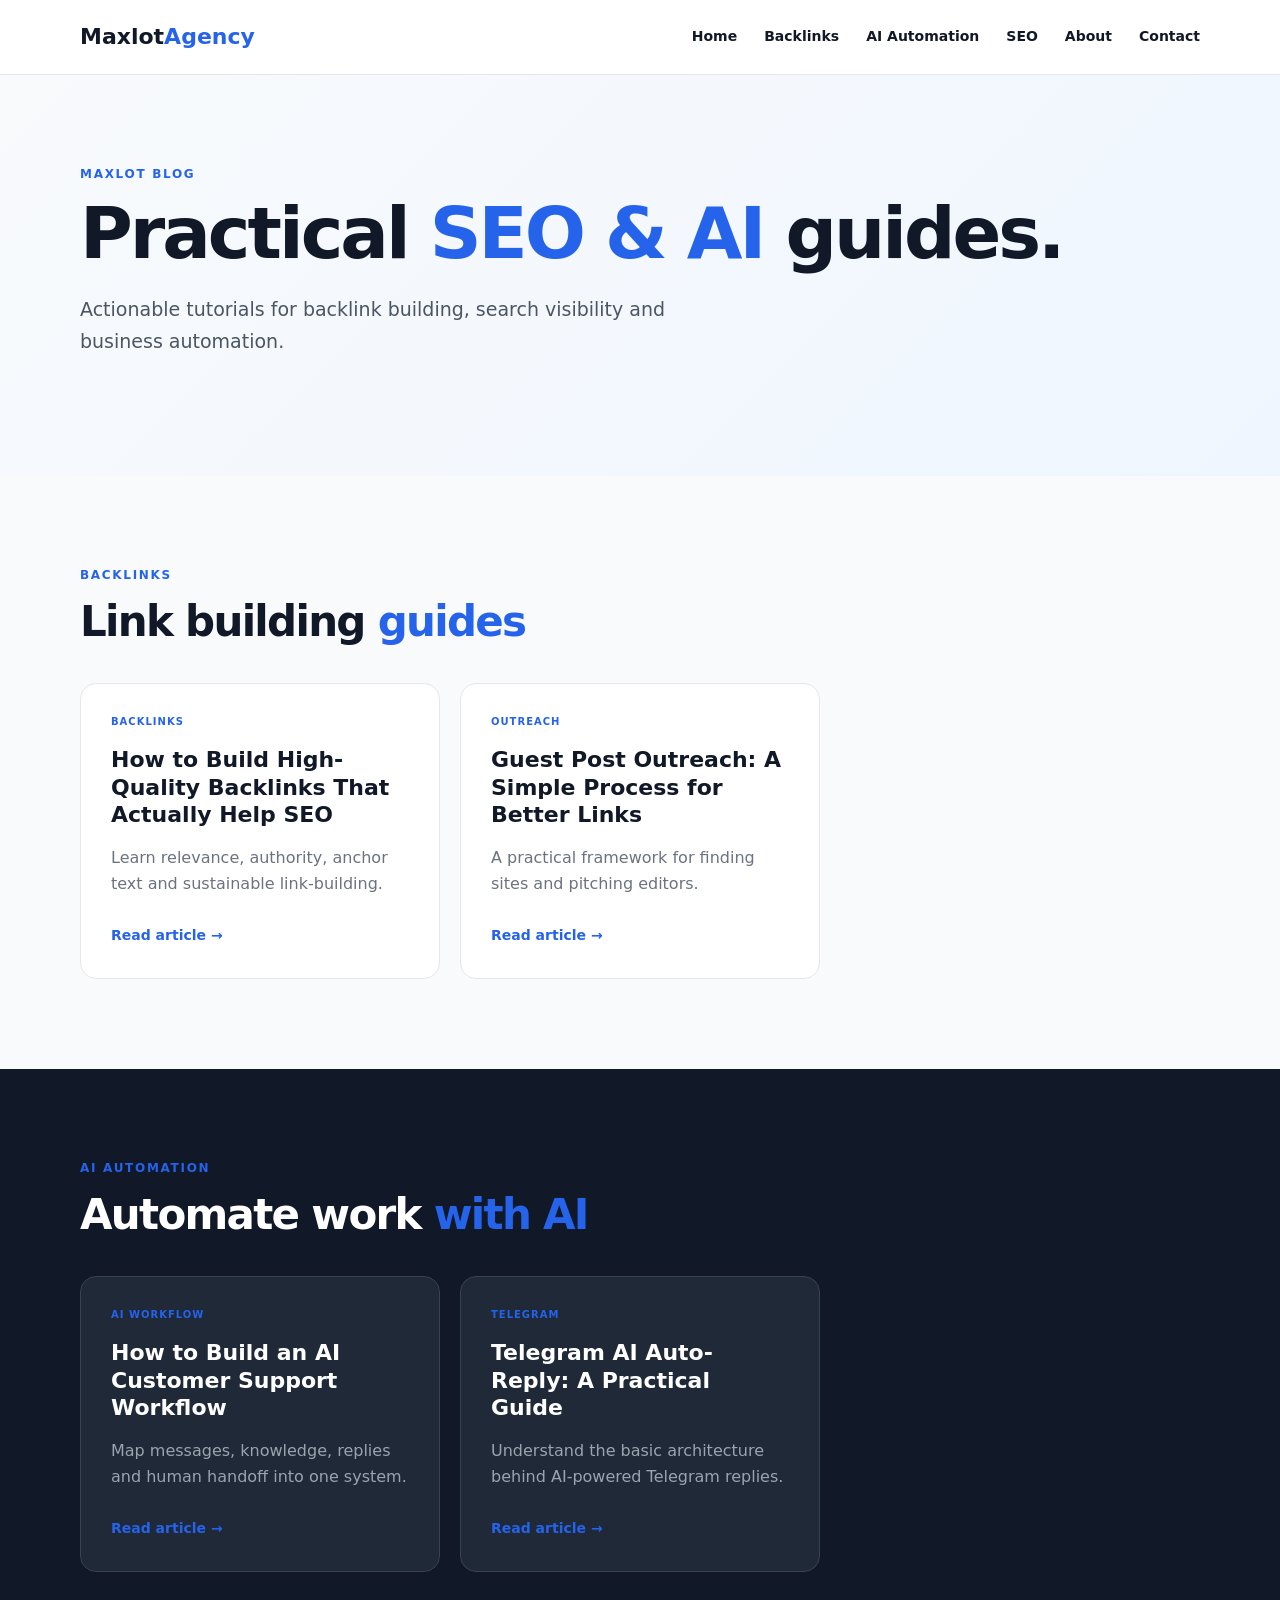
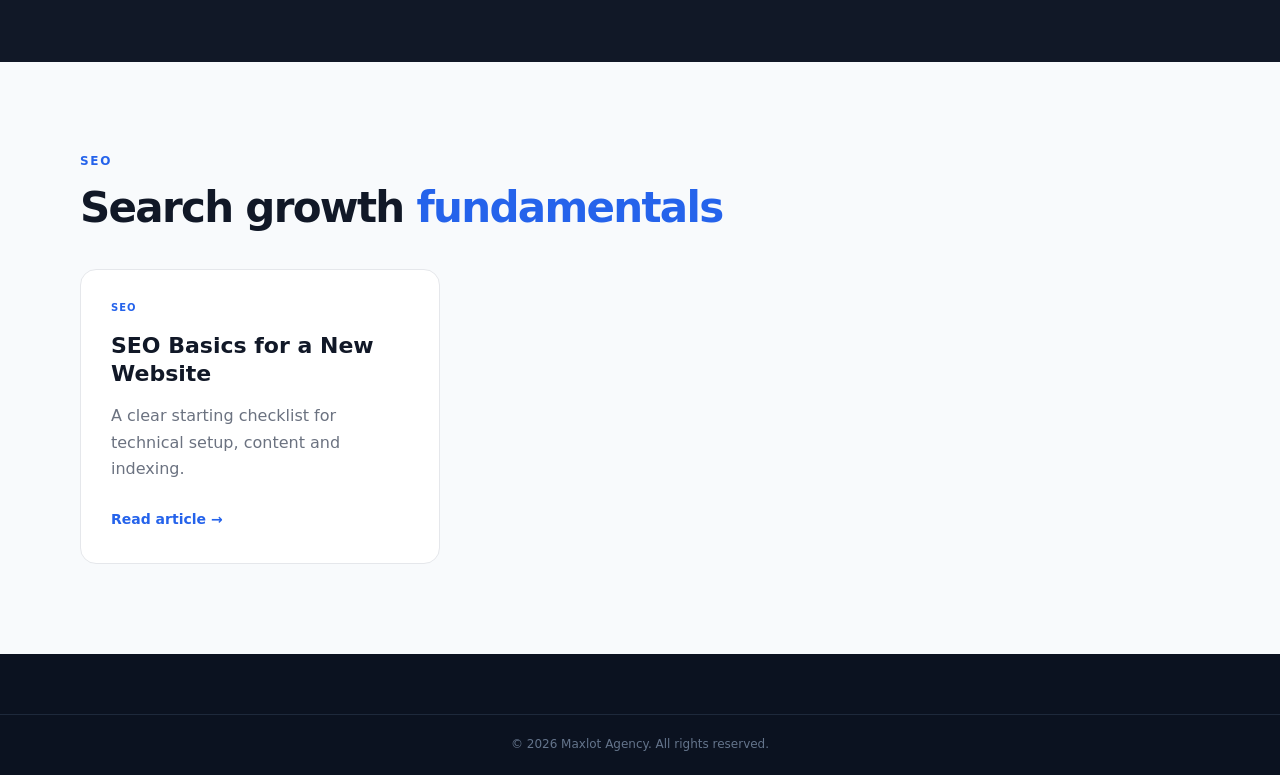
==== blog/index.html @ c3373524 "Add complete blog structure and legal pages" ====
<!doctype html><html lang="en"><head><meta charset="utf-8"><meta name="viewport" content="width=device-width,initial-scale=1"><title>Blog | Maxlot Agency</title><meta name="description" content="Practical backlink, SEO and AI automation guides from Maxlot Agency."><link rel="stylesheet" href="../css/style.css"></head><body><header class="header"><div class="container nav"><a class="logo" href="../">Maxlot<span>Agency</span></a><button class="menu" id="menu">☰</button><nav id="nav"><a href="../">Home</a><a href="#backlinks">Backlinks</a><a href="#ai">AI Automation</a><a href="#seo">SEO</a><a href="../about.html">About</a><a href="../contact.html">Contact</a></nav></div></header><main><section class="hero small"><div class="container"><p class="eyebrow">MAXLOT BLOG</p><h1>Practical <span>SEO & AI</span> guides.</h1><p class="lead">Actionable tutorials for backlink building, search visibility and business automation.</p></div></section><section class="articles" id="backlinks"><div class="container"><div class="section-head"><p class="eyebrow">BACKLINKS</p><h2>Link building <span>guides</span></h2></div><div class="cards"><article class="card"><div class="tag">BACKLINKS</div><h3>How to Build High-Quality Backlinks That Actually Help SEO</h3><p>Learn relevance, authority, anchor text and sustainable link-building.</p><a href="backlinks/how-to-build-high-quality-backlinks.html">Read article →</a></article><article class="card"><div class="tag">OUTREACH</div><h3>Guest Post Outreach: A Simple Process for Better Links</h3><p>A practical framework for finding sites and pitching editors.</p><a href="backlinks/guest-post-outreach.html">Read article →</a></article></div></div></section><section class="articles dark" id="ai"><div class="container"><div class="section-head"><p class="eyebrow">AI AUTOMATION</p><h2>Automate work <span>with AI</span></h2></div><div class="cards"><article class="card"><div class="tag">AI WORKFLOW</div><h3>How to Build an AI Customer Support Workflow</h3><p>Map messages, knowledge, replies and human handoff into one system.</p><a href="ai-automation/ai-customer-support-workflow.html">Read article →</a></article><article class="card"><div class="tag">TELEGRAM</div><h3>Telegram AI Auto-Reply: A Practical Guide</h3><p>Understand the basic architecture behind AI-powered Telegram replies.</p><a href="ai-automation/telegram-ai-auto-reply.html">Read article →</a></article></div></div></section><section class="articles" id="seo"><div class="container"><div class="section-head"><p class="eyebrow">SEO</p><h2>Search growth <span>fundamentals</span></h2></div><div class="cards"><article class="card"><div class="tag">SEO</div><h3>SEO Basics for a New Website</h3><p>A clear starting checklist for technical setup, content and indexing.</p><a href="seo/seo-basics-new-website.html">Read article →</a></article></div></div></section></main><footer><div class="bottom">© 2026 Maxlot Agency. All rights reserved.</div></footer><script src="../js/script.js"></script></body></html>
---- css/style.css ----
*{box-sizing:border-box}html{scroll-behavior:smooth}body{margin:0;font-family:Inter,system-ui,sans-serif;color:#111827;background:#fff;line-height:1.65}a{text-decoration:none;color:inherit}.container{width:min(1120px,92%);margin:auto}.header{position:sticky;top:0;z-index:20;background:#fff;border-bottom:1px solid #e5e7eb}.nav{height:74px;display:flex;align-items:center;justify-content:space-between}.logo{font-size:22px;font-weight:800}.logo span{color:#2563eb}nav{display:flex;align-items:center;gap:27px;font-size:14px;font-weight:600}nav a:hover{color:#2563eb}.nav-btn{padding:10px 17px;border-radius:9px;background:#111827;color:#fff}.menu{display:none;border:0;background:none;font-size:25px}.hero{background:linear-gradient(135deg,#f8fafc,#eff6ff);padding:90px 0 100px}.hero-grid{display:grid;grid-template-columns:1.2fr .8fr;gap:70px;align-items:center}.eyebrow{margin:0 0 12px;font-size:12px;letter-spacing:1.7px;font-weight:800;color:#2563eb}.hero h1{font-size:clamp(44px,6vw,72px);line-height:1.02;letter-spacing:-3px;margin:0 0 24px}.hero h1 span,h2 span{color:#2563eb}.lead{font-size:19px;color:#4b5563;max-width:650px}.actions{display:flex;gap:12px;margin-top:30px;flex-wrap:wrap}.btn{display:inline-block;padding:13px 20px;border-radius:9px;font-weight:700;font-size:14px}.primary{background:#2563eb;color:#fff}.secondary{border:1px solid #d1d5db;background:#fff}.hero-card{background:#111827;color:#fff;padding:38px;border-radius:22px;box-shadow:0 25px 70px #0f172a2e}.mini-label{font-size:11px;letter-spacing:1.5px;color:#93c5fd;font-weight:800}.hero-card h2{font-size:32px;line-height:1.15;margin:18px 0 40px}.stats{display:grid;grid-template-columns:repeat(3,1fr);gap:10px}.stats div{padding:18px 12px;border:1px solid #374151;border-radius:12px}.stats b,.stats small{display:block}.stats b{font-size:20px}.stats small{color:#9ca3af;font-size:11px}.topics,.articles,.about,.contact{padding:90px 0}.section-head{margin-bottom:38px}.section-head h2,.about h2,.contact h2{font-size:42px;line-height:1.12;letter-spacing:-1.7px;margin:0}.topic-grid,.cards{display:grid;grid-template-columns:repeat(3,1fr);gap:20px}.topic{padding:30px;border:1px solid #e5e7eb;border-radius:16px;transition:.2s}.topic:hover,.card:hover{transform:translateY(-4px);box-shadow:0 15px 35px #0f172a14}.topic span{font-size:12px;font-weight:800;color:#2563eb}.topic h3{font-size:24px;margin:20px 0 8px}.topic p,.card p{color:#6b7280}.topic b,.card a{font-size:14px;color:#2563eb}.articles{background:#f8fafc}.dark{background:#111827;color:#fff}.dark .section-head h2{color:#fff}.dark .card{background:#1f2937;border-color:#374151}.dark .card p{color:#9ca3af}.card{padding:30px;background:#fff;border:1px solid #e5e7eb;border-radius:16px;transition:.2s}.tag{font-size:10px;font-weight:800;letter-spacing:1px;color:#2563eb;margin-bottom:16px}.card h3{font-size:22px;line-height:1.25;margin:0 0 10px}.card a{display:inline-block;margin-top:10px;font-weight:800}.newsletter{padding:70px 0}.newsletter-box{padding:50px;border-radius:20px;background:#eff6ff;display:flex;justify-content:space-between;align-items:center;gap:30px}.newsletter h2{margin:0;font-size:36px}.two{display:grid;grid-template-columns:1fr 1fr;gap:90px}.checks{display:grid;grid-template-columns:1fr 1fr;gap:10px;margin-top:25px;font-weight:700;font-size:14px}.contact{background:#f8fafc}.contact-box{padding:50px;border:1px solid #e5e7eb;border-radius:20px;background:#fff;display:flex;justify-content:space-between;align-items:center;gap:30px}.contact h2{font-size:36px}.contact p{color:#6b7280}footer{background:#0b1220;color:#cbd5e1;padding-top:60px}.footer{display:grid;grid-template-columns:2fr 1fr 1fr;gap:60px;padding-bottom:50px}.footer .logo{color:#fff}.footer p{color:#94a3b8}.footer div:not(:first-child){display:flex;flex-direction:column;gap:9px;font-size:14px}.footer b{color:#fff;margin-bottom:8px}.bottom{border-top:1px solid #1e293b;text-align:center;padding:20px;font-size:12px;color:#64748b}@media(max-width:800px){.menu{display:block}nav{display:none;position:absolute;left:4%;right:4%;top:68px;background:#fff;padding:18px;box-shadow:0 15px 30px #0000001a;border:1px solid #e5e7eb;border-radius:12px;flex-direction:column;align-items:stretch}.hero-grid,.two{grid-template-columns:1fr;gap:40px}.topic-grid,.cards{grid-template-columns:1fr}.hero{padding:65px 0}.hero h1{letter-spacing:-2px}.section-head h2,.about h2,.contact h2{font-size:34px}.newsletter-box,.contact-box{align-items:flex-start;flex-direction:column}.footer{grid-template-columns:1fr 1fr;gap:35px}.footer>div:first-child{grid-column:1/-1}.checks{grid-template-columns:1fr}}
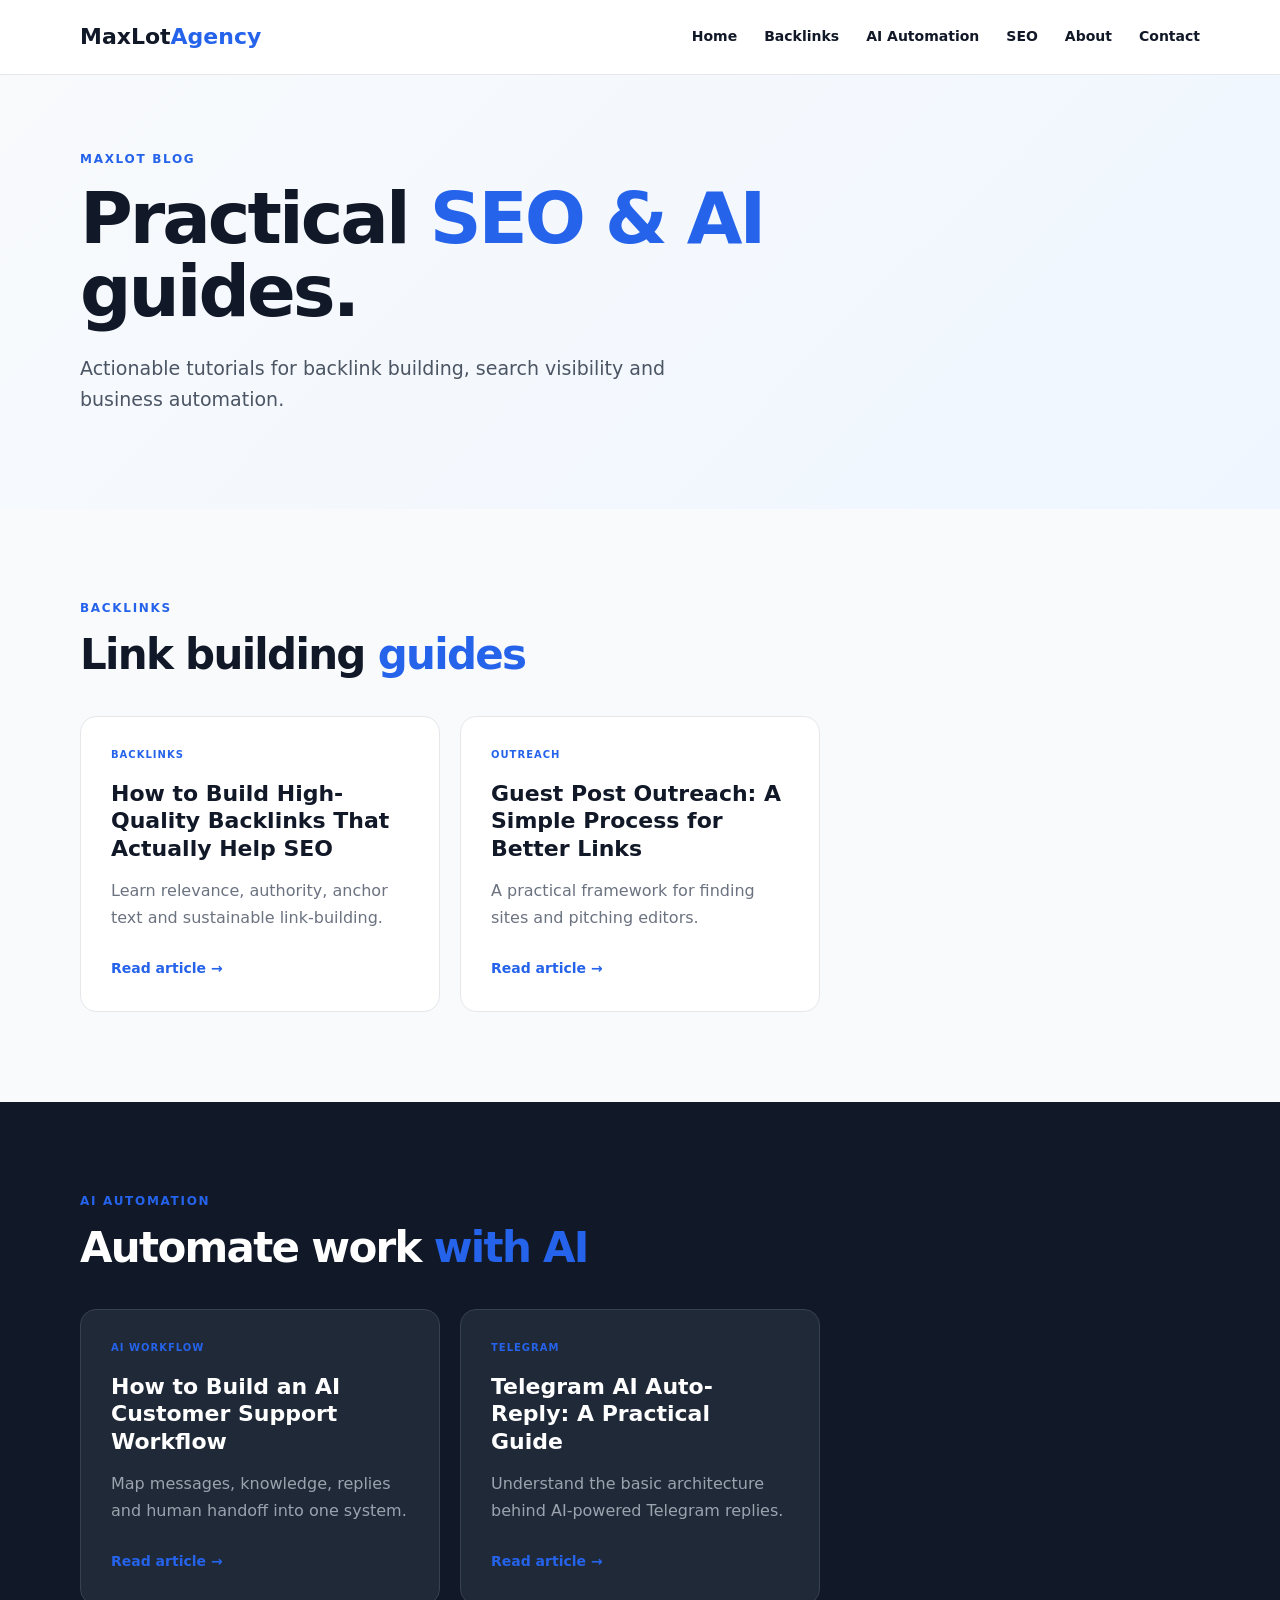
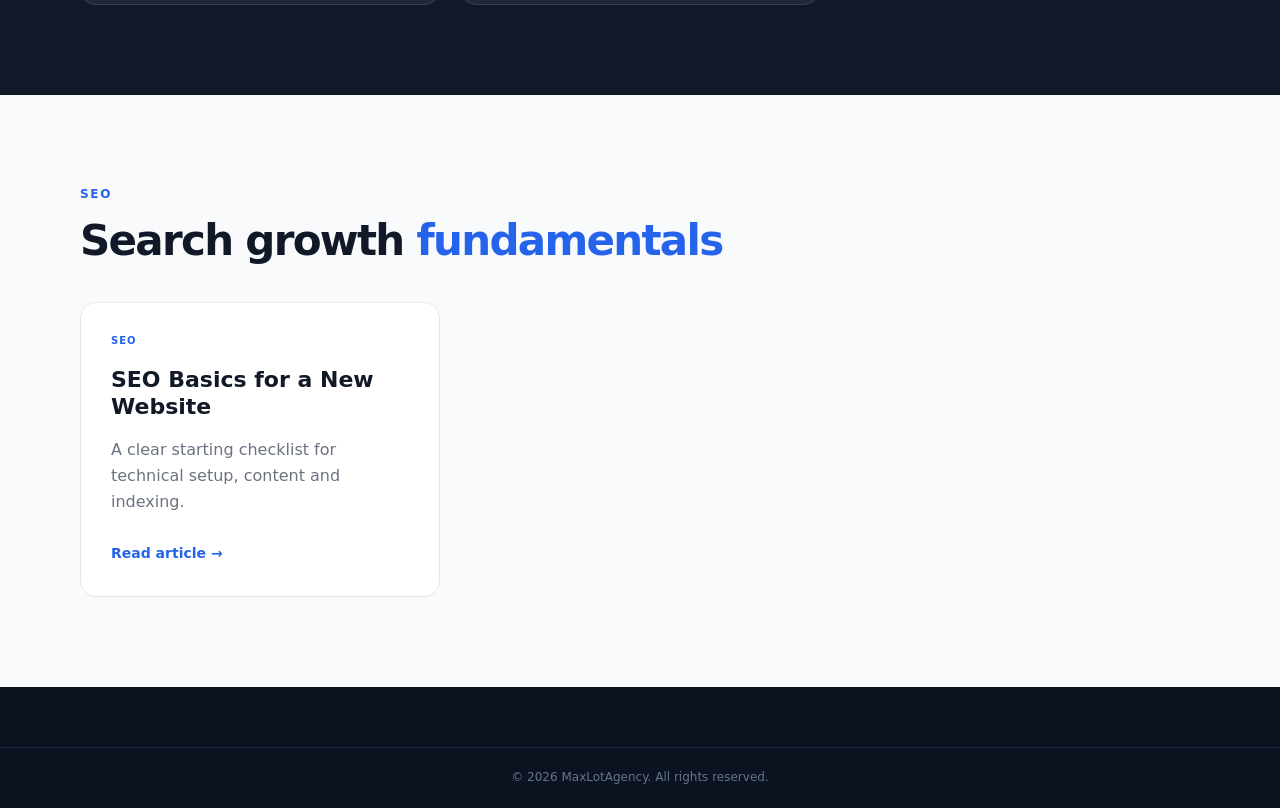
==== commit 073aa3e7: "Update brand name to MaxLotAgency" ====
--- a/blog/index.html
+++ b/blog/index.html
@@ -1 +1 @@
-<!doctype html><html lang="en"><head><meta charset="utf-8"><meta name="viewport" content="width=device-width,initial-scale=1"><title>Blog | Maxlot Agency</title><meta name="description" content="Practical backlink, SEO and AI automation guides from Maxlot Agency."><link rel="stylesheet" href="../css/style.css"></head><body><header class="header"><div class="container nav"><a class="logo" href="../">Maxlot<span>Agency</span></a><button class="menu" id="menu">☰</button><nav id="nav"><a href="../">Home</a><a href="#backlinks">Backlinks</a><a href="#ai">AI Automation</a><a href="#seo">SEO</a><a href="../about.html">About</a><a href="../contact.html">Contact</a></nav></div></header><main><section class="hero small"><div class="container"><p class="eyebrow">MAXLOT BLOG</p><h1>Practical <span>SEO & AI</span> guides.</h1><p class="lead">Actionable tutorials for backlink building, search visibility and business automation.</p></div></section><section class="articles" id="backlinks"><div class="container"><div class="section-head"><p class="eyebrow">BACKLINKS</p><h2>Link building <span>guides</span></h2></div><div class="cards"><article class="card"><div class="tag">BACKLINKS</div><h3>How to Build High-Quality Backlinks That Actually Help SEO</h3><p>Learn relevance, authority, anchor text and sustainable link-building.</p><a href="backlinks/how-to-build-high-quality-backlinks.html">Read article →</a></article><article class="card"><div class="tag">OUTREACH</div><h3>Guest Post Outreach: A Simple Process for Better Links</h3><p>A practical framework for finding sites and pitching editors.</p><a href="backlinks/guest-post-outreach.html">Read article →</a></article></div></div></section><section class="articles dark" id="ai"><div class="container"><div class="section-head"><p class="eyebrow">AI AUTOMATION</p><h2>Automate work <span>with AI</span></h2></div><div class="cards"><article class="card"><div class="tag">AI WORKFLOW</div><h3>How to Build an AI Customer Support Workflow</h3><p>Map messages, knowledge, replies and human handoff into one system.</p><a href="ai-automation/ai-customer-support-workflow.html">Read article →</a></article><article class="card"><div class="tag">TELEGRAM</div><h3>Telegram AI Auto-Reply: A Practical Guide</h3><p>Understand the basic architecture behind AI-powered Telegram replies.</p><a href="ai-automation/telegram-ai-auto-reply.html">Read article →</a></article></div></div></section><section class="articles" id="seo"><div class="container"><div class="section-head"><p class="eyebrow">SEO</p><h2>Search growth <span>fundamentals</span></h2></div><div class="cards"><article class="card"><div class="tag">SEO</div><h3>SEO Basics for a New Website</h3><p>A clear starting checklist for technical setup, content and indexing.</p><a href="seo/seo-basics-new-website.html">Read article →</a></article></div></div></section></main><footer><div class="bottom">© 2026 Maxlot Agency. All rights reserved.</div></footer><script src="../js/script.js"></script></body></html>+<!doctype html><html lang="en"><head><meta charset="utf-8"><meta name="viewport" content="width=device-width,initial-scale=1"><title>Blog | MaxLotAgency</title><meta name="description" content="Practical backlink, SEO and AI automation guides from MaxLotAgency."><link rel="stylesheet" href="../css/style.css"></head><body><header class="header"><div class="container nav"><a class="logo" href="../">MaxLot<span>Agency</span></a><button class="menu" id="menu">☰</button><nav id="nav"><a href="../">Home</a><a href="#backlinks">Backlinks</a><a href="#ai">AI Automation</a><a href="#seo">SEO</a><a href="../about.html">About</a><a href="../contact.html">Contact</a></nav></div></header><main><section class="hero small"><div class="container"><p class="eyebrow">MAXLOT BLOG</p><h1>Practical <span>SEO & AI</span> guides.</h1><p class="lead">Actionable tutorials for backlink building, search visibility and business automation.</p></div></section><section class="articles" id="backlinks"><div class="container"><div class="section-head"><p class="eyebrow">BACKLINKS</p><h2>Link building <span>guides</span></h2></div><div class="cards"><article class="card"><div class="tag">BACKLINKS</div><h3>How to Build High-Quality Backlinks That Actually Help SEO</h3><p>Learn relevance, authority, anchor text and sustainable link-building.</p><a href="backlinks/how-to-build-high-quality-backlinks.html">Read article →</a></article><article class="card"><div class="tag">OUTREACH</div><h3>Guest Post Outreach: A Simple Process for Better Links</h3><p>A practical framework for finding sites and pitching editors.</p><a href="backlinks/guest-post-outreach.html">Read article →</a></article></div></div></section><section class="articles dark" id="ai"><div class="container"><div class="section-head"><p class="eyebrow">AI AUTOMATION</p><h2>Automate work <span>with AI</span></h2></div><div class="cards"><article class="card"><div class="tag">AI WORKFLOW</div><h3>How to Build an AI Customer Support Workflow</h3><p>Map messages, knowledge, replies and human handoff into one system.</p><a href="ai-automation/ai-customer-support-workflow.html">Read article →</a></article><article class="card"><div class="tag">TELEGRAM</div><h3>Telegram AI Auto-Reply: A Practical Guide</h3><p>Understand the basic architecture behind AI-powered Telegram replies.</p><a href="ai-automation/telegram-ai-auto-reply.html">Read article →</a></article></div></div></section><section class="articles" id="seo"><div class="container"><div class="section-head"><p class="eyebrow">SEO</p><h2>Search growth <span>fundamentals</span></h2></div><div class="cards"><article class="card"><div class="tag">SEO</div><h3>SEO Basics for a New Website</h3><p>A clear starting checklist for technical setup, content and indexing.</p><a href="seo/seo-basics-new-website.html">Read article →</a></article></div></div></section></main><footer><div class="bottom">© 2026 MaxLotAgency. All rights reserved.</div></footer><script src="../js/script.js"></script></body></html>
--- a/css/style.css
+++ b/css/style.css
@@ -1 +1 @@
-*{box-sizing:border-box}html{scroll-behavior:smooth}body{margin:0;font-family:Inter,system-ui,sans-serif;color:#111827;background:#fff;line-height:1.65}a{text-decoration:none;color:inherit}.container{width:min(1120px,92%);margin:auto}.header{position:sticky;top:0;z-index:20;background:#fff;border-bottom:1px solid #e5e7eb}.nav{height:74px;display:flex;align-items:center;justify-content:space-between}.logo{font-size:22px;font-weight:800}.logo span{color:#2563eb}nav{display:flex;align-items:center;gap:27px;font-size:14px;font-weight:600}nav a:hover{color:#2563eb}.nav-btn{padding:10px 17px;border-radius:9px;background:#111827;color:#fff}.menu{display:none;border:0;background:none;font-size:25px}.hero{background:linear-gradient(135deg,#f8fafc,#eff6ff);padding:90px 0 100px}.hero-grid{display:grid;grid-template-columns:1.2fr .8fr;gap:70px;align-items:center}.eyebrow{margin:0 0 12px;font-size:12px;letter-spacing:1.7px;font-weight:800;color:#2563eb}.hero h1{font-size:clamp(44px,6vw,72px);line-height:1.02;letter-spacing:-3px;margin:0 0 24px}.hero h1 span,h2 span{color:#2563eb}.lead{font-size:19px;color:#4b5563;max-width:650px}.actions{display:flex;gap:12px;margin-top:30px;flex-wrap:wrap}.btn{display:inline-block;padding:13px 20px;border-radius:9px;font-weight:700;font-size:14px}.primary{background:#2563eb;color:#fff}.secondary{border:1px solid #d1d5db;background:#fff}.hero-card{background:#111827;color:#fff;padding:38px;border-radius:22px;box-shadow:0 25px 70px #0f172a2e}.mini-label{font-size:11px;letter-spacing:1.5px;color:#93c5fd;font-weight:800}.hero-card h2{font-size:32px;line-height:1.15;margin:18px 0 40px}.stats{display:grid;grid-template-columns:repeat(3,1fr);gap:10px}.stats div{padding:18px 12px;border:1px solid #374151;border-radius:12px}.stats b,.stats small{display:block}.stats b{font-size:20px}.stats small{color:#9ca3af;font-size:11px}.topics,.articles,.about,.contact{padding:90px 0}.section-head{margin-bottom:38px}.section-head h2,.about h2,.contact h2{font-size:42px;line-height:1.12;letter-spacing:-1.7px;margin:0}.topic-grid,.cards{display:grid;grid-template-columns:repeat(3,1fr);gap:20px}.topic{padding:30px;border:1px solid #e5e7eb;border-radius:16px;transition:.2s}.topic:hover,.card:hover{transform:translateY(-4px);box-shadow:0 15px 35px #0f172a14}.topic span{font-size:12px;font-weight:800;color:#2563eb}.topic h3{font-size:24px;margin:20px 0 8px}.topic p,.card p{color:#6b7280}.topic b,.card a{font-size:14px;color:#2563eb}.articles{background:#f8fafc}.dark{background:#111827;color:#fff}.dark .section-head h2{color:#fff}.dark .card{background:#1f2937;border-color:#374151}.dark .card p{color:#9ca3af}.card{padding:30px;background:#fff;border:1px solid #e5e7eb;border-radius:16px;transition:.2s}.tag{font-size:10px;font-weight:800;letter-spacing:1px;color:#2563eb;margin-bottom:16px}.card h3{font-size:22px;line-height:1.25;margin:0 0 10px}.card a{display:inline-block;margin-top:10px;font-weight:800}.newsletter{padding:70px 0}.newsletter-box{padding:50px;border-radius:20px;background:#eff6ff;display:flex;justify-content:space-between;align-items:center;gap:30px}.newsletter h2{margin:0;font-size:36px}.two{display:grid;grid-template-columns:1fr 1fr;gap:90px}.checks{display:grid;grid-template-columns:1fr 1fr;gap:10px;margin-top:25px;font-weight:700;font-size:14px}.contact{background:#f8fafc}.contact-box{padding:50px;border:1px solid #e5e7eb;border-radius:20px;background:#fff;display:flex;justify-content:space-between;align-items:center;gap:30px}.contact h2{font-size:36px}.contact p{color:#6b7280}footer{background:#0b1220;color:#cbd5e1;padding-top:60px}.footer{display:grid;grid-template-columns:2fr 1fr 1fr;gap:60px;padding-bottom:50px}.footer .logo{color:#fff}.footer p{color:#94a3b8}.footer div:not(:first-child){display:flex;flex-direction:column;gap:9px;font-size:14px}.footer b{color:#fff;margin-bottom:8px}.bottom{border-top:1px solid #1e293b;text-align:center;padding:20px;font-size:12px;color:#64748b}@media(max-width:800px){.menu{display:block}nav{display:none;position:absolute;left:4%;right:4%;top:68px;background:#fff;padding:18px;box-shadow:0 15px 30px #0000001a;border:1px solid #e5e7eb;border-radius:12px;flex-direction:column;align-items:stretch}.hero-grid,.two{grid-template-columns:1fr;gap:40px}.topic-grid,.cards{grid-template-columns:1fr}.hero{padding:65px 0}.hero h1{letter-spacing:-2px}.section-head h2,.about h2,.contact h2{font-size:34px}.newsletter-box,.contact-box{align-items:flex-start;flex-direction:column}.footer{grid-template-columns:1fr 1fr;gap:35px}.footer>div:first-child{grid-column:1/-1}.checks{grid-template-columns:1fr}}+*{box-sizing:border-box}html{scroll-behavior:smooth}body{margin:0;font-family:Inter,system-ui,sans-serif;color:#111827;background:#fff;line-height:1.65}a{text-decoration:none;color:inherit}.container{width:min(1120px,92%);margin:auto}.header{position:sticky;top:0;z-index:20;background:#fff;border-bottom:1px solid #e5e7eb}.nav{height:74px;display:flex;align-items:center;justify-content:space-between}.logo{font-size:22px;font-weight:800}.logo span{color:#2563eb}nav{display:flex;align-items:center;gap:27px;font-size:14px;font-weight:600}nav a:hover{color:#2563eb}.nav-btn{padding:10px 17px;border-radius:9px;background:#111827;color:#fff}.menu{display:none;border:0;background:none;font-size:25px}.hero{background:linear-gradient(135deg,#f8fafc,#eff6ff);padding:90px 0 100px}.hero-grid{display:grid;grid-template-columns:1.2fr .8fr;gap:70px;align-items:center}.eyebrow{margin:0 0 12px;font-size:12px;letter-spacing:1.7px;font-weight:800;color:#2563eb}.hero h1{font-size:clamp(44px,6vw,72px);line-height:1.02;letter-spacing:-3px;margin:0 0 24px}.hero h1 span,h2 span{color:#2563eb}.lead{font-size:19px;color:#4b5563;max-width:650px}.actions{display:flex;gap:12px;margin-top:30px;flex-wrap:wrap}.btn{display:inline-block;padding:13px 20px;border-radius:9px;font-weight:700;font-size:14px}.primary{background:#2563eb;color:#fff}.secondary{border:1px solid #d1d5db;background:#fff}.hero-card{background:#111827;color:#fff;padding:38px;border-radius:22px;box-shadow:0 25px 70px #0f172a2e}.mini-label{font-size:11px;letter-spacing:1.5px;color:#93c5fd;font-weight:800}.hero-card h2{font-size:32px;line-height:1.15;margin:18px 0 40px}.stats{display:grid;grid-template-columns:repeat(3,1fr);gap:10px}.stats div{padding:18px 12px;border:1px solid #374151;border-radius:12px}.stats b,.stats small{display:block}.stats b{font-size:20px}.stats small{color:#9ca3af;font-size:11px}.topics,.articles,.about,.contact{padding:90px 0}.section-head{margin-bottom:38px}.section-head h2,.about h2,.contact h2{font-size:42px;line-height:1.12;letter-spacing:-1.7px;margin:0}.topic-grid,.cards{display:grid;grid-template-columns:repeat(3,1fr);gap:20px}.topic{padding:30px;border:1px solid #e5e7eb;border-radius:16px;transition:.2s}.topic:hover,.card:hover{transform:translateY(-4px);box-shadow:0 15px 35px #0f172a14}.topic span{font-size:12px;font-weight:800;color:#2563eb}.topic h3{font-size:24px;margin:20px 0 8px}.topic p,.card p{color:#6b7280}.topic b,.card a{font-size:14px;color:#2563eb}.articles{background:#f8fafc}.dark{background:#111827;color:#fff}.dark .section-head h2{color:#fff}.dark .card{background:#1f2937;border-color:#374151}.dark .card p{color:#9ca3af}.card{padding:30px;background:#fff;border:1px solid #e5e7eb;border-radius:16px;transition:.2s}.tag{font-size:10px;font-weight:800;letter-spacing:1px;color:#2563eb;margin-bottom:16px}.card h3{font-size:22px;line-height:1.25;margin:0 0 10px}.card a{display:inline-block;margin-top:10px;font-weight:800}.newsletter{padding:70px 0}.newsletter-box{padding:50px;border-radius:20px;background:#eff6ff;display:flex;justify-content:space-between;align-items:center;gap:30px}.newsletter h2{margin:0;font-size:36px}.two{display:grid;grid-template-columns:1fr 1fr;gap:90px}.checks{display:grid;grid-template-columns:1fr 1fr;gap:10px;margin-top:25px;font-weight:700;font-size:14px}.contact{background:#f8fafc}.contact-box{padding:50px;border:1px solid #e5e7eb;border-radius:20px;background:#fff;display:flex;justify-content:space-between;align-items:center;gap:30px}.contact h2{font-size:36px}.contact p{color:#6b7280}footer{background:#0b1220;color:#cbd5e1;padding-top:60px}.footer{display:grid;grid-template-columns:2fr 1fr 1fr;gap:60px;padding-bottom:50px}.footer .logo{color:#fff}.footer p{color:#94a3b8}.footer div:not(:first-child){display:flex;flex-direction:column;gap:9px;font-size:14px}.footer b{color:#fff;margin-bottom:8px}.bottom{border-top:1px solid #1e293b;text-align:center;padding:20px;font-size:12px;color:#64748b}@media(max-width:800px){.menu{display:block}nav{display:none;position:absolute;left:4%;right:4%;top:68px;background:#fff;padding:18px;box-shadow:0 15px 30px #0000001a;border:1px solid #e5e7eb;border-radius:12px;flex-direction:column;align-items:stretch}.hero-grid,.two{grid-template-columns:1fr;gap:40px}.topic-grid,.cards{grid-template-columns:1fr}.hero{padding:65px 0}.hero h1{letter-spacing:-2px}.section-head h2,.about h2,.contact h2{font-size:34px}.newsletter-box,.contact-box{align-items:flex-start;flex-direction:column}.footer{grid-template-columns:1fr 1fr;gap:35px}.footer>div:first-child{grid-column:1/-1}.checks{grid-template-columns:1fr}}.hero.small{padding:75px 0}.hero.small h1{max-width:850px}.article-wrap{padding:75px 0}.article{max-width:850px}.article h1{font-size:clamp(38px,5vw,62px);line-height:1.08;letter-spacing:-2px;margin:0 0 20px}.article h2{font-size:30px;line-height:1.2;margin:42px 0 12px}.article p,.article li{font-size:17px;color:#4b5563}.article ul{padding-left:24px}.article .lead{margin-bottom:35px}.article a{color:#2563eb}
